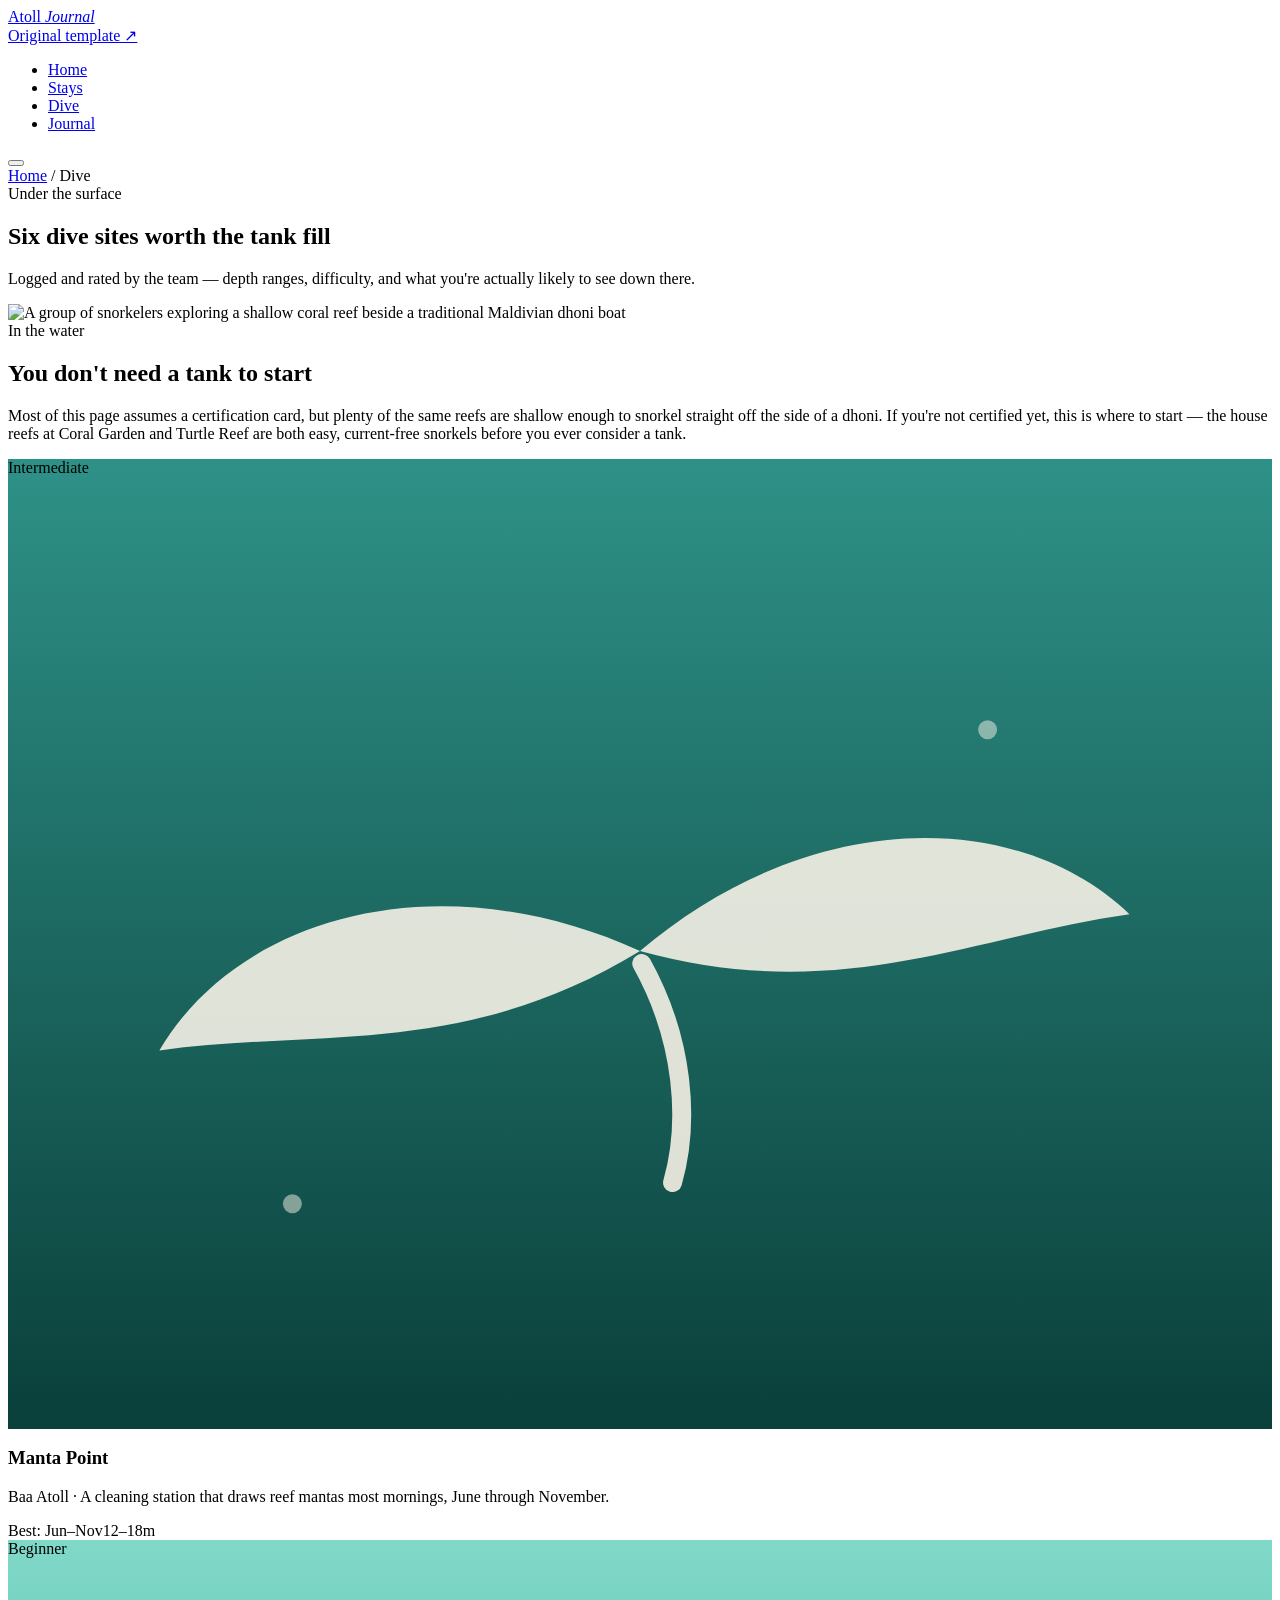
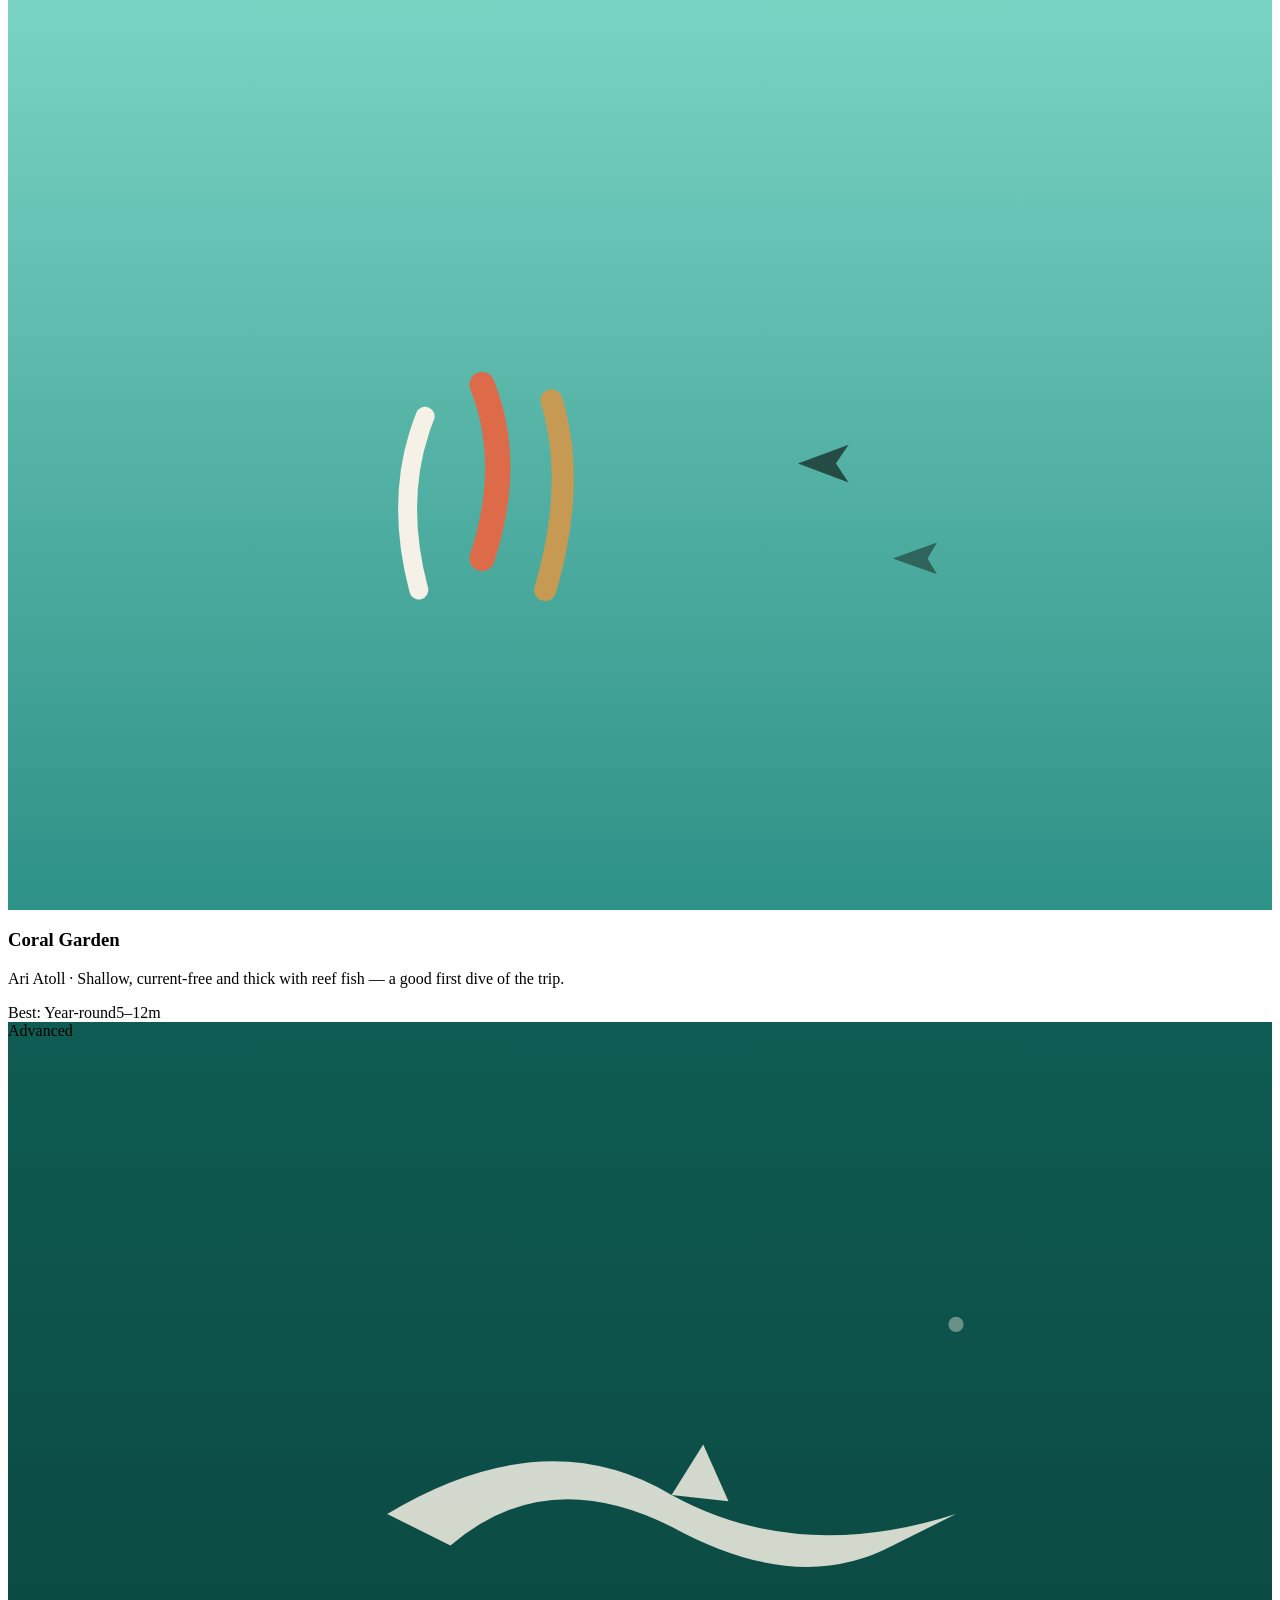
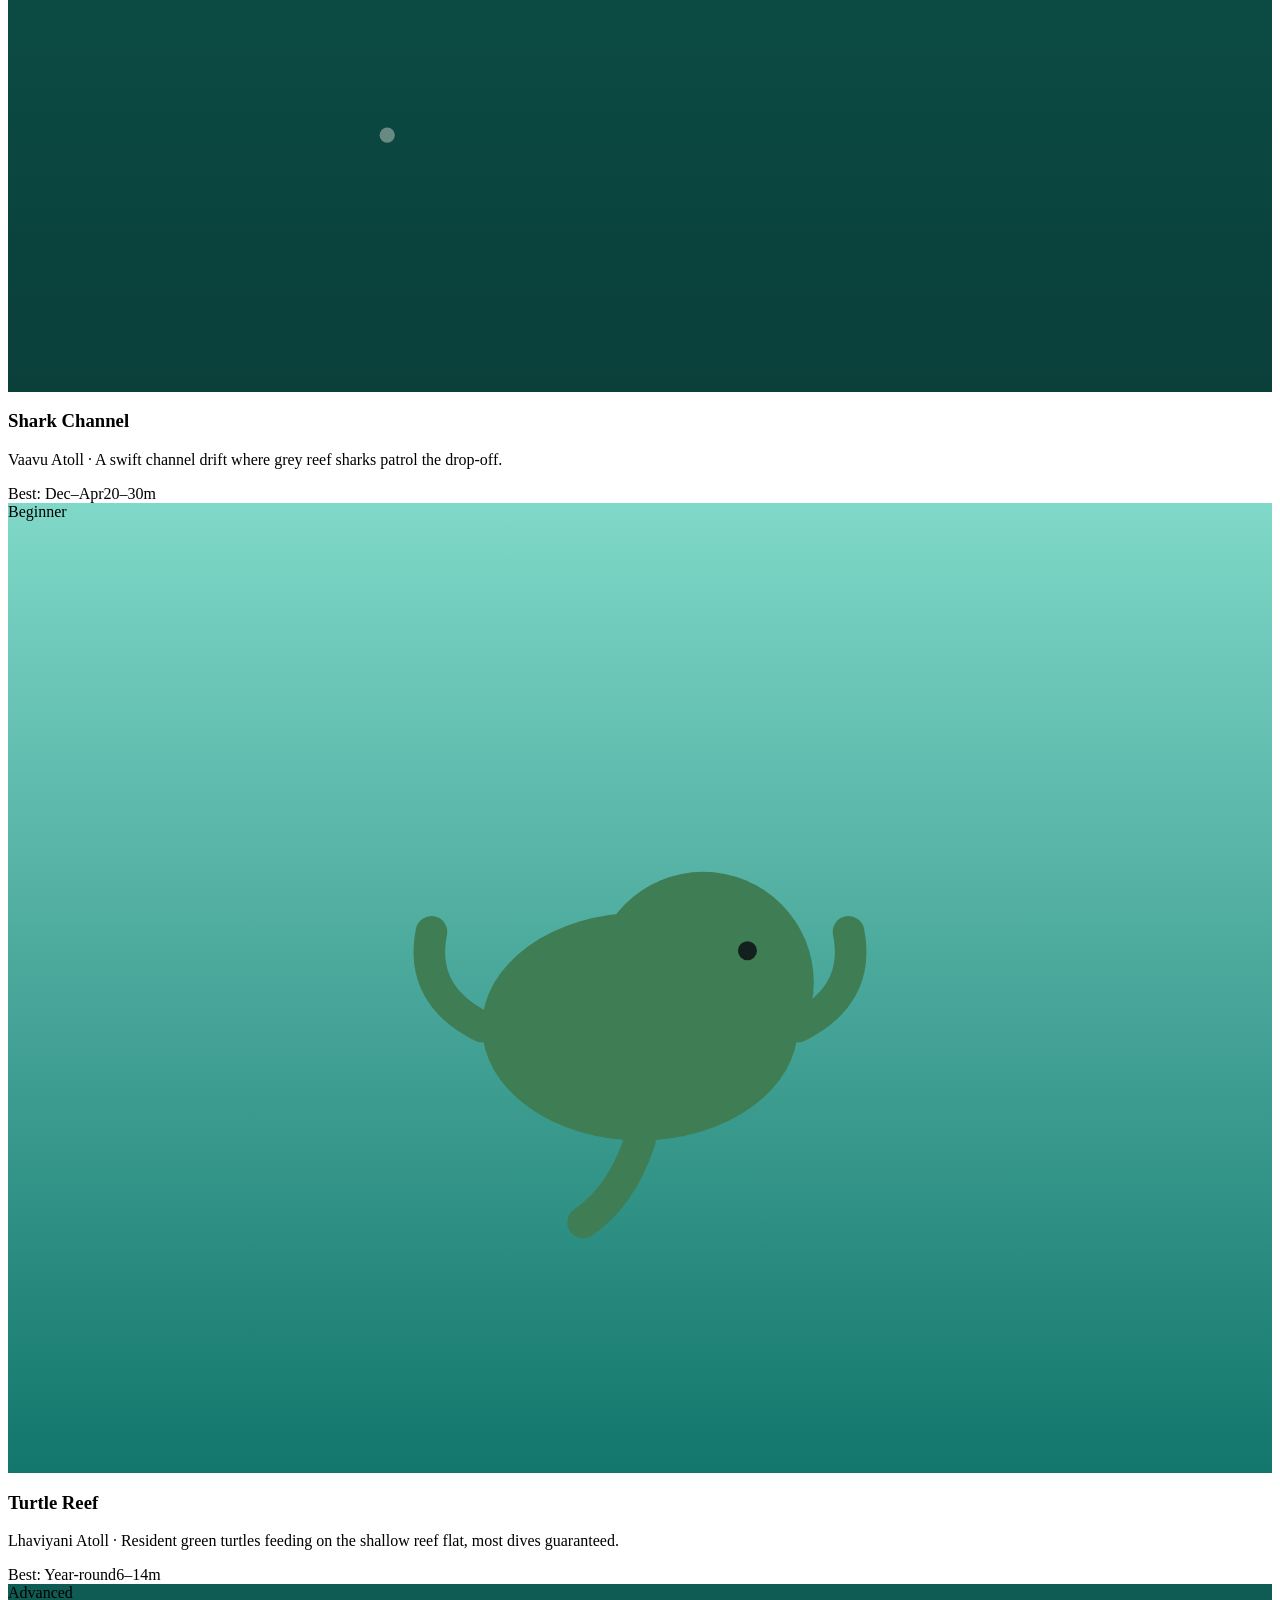
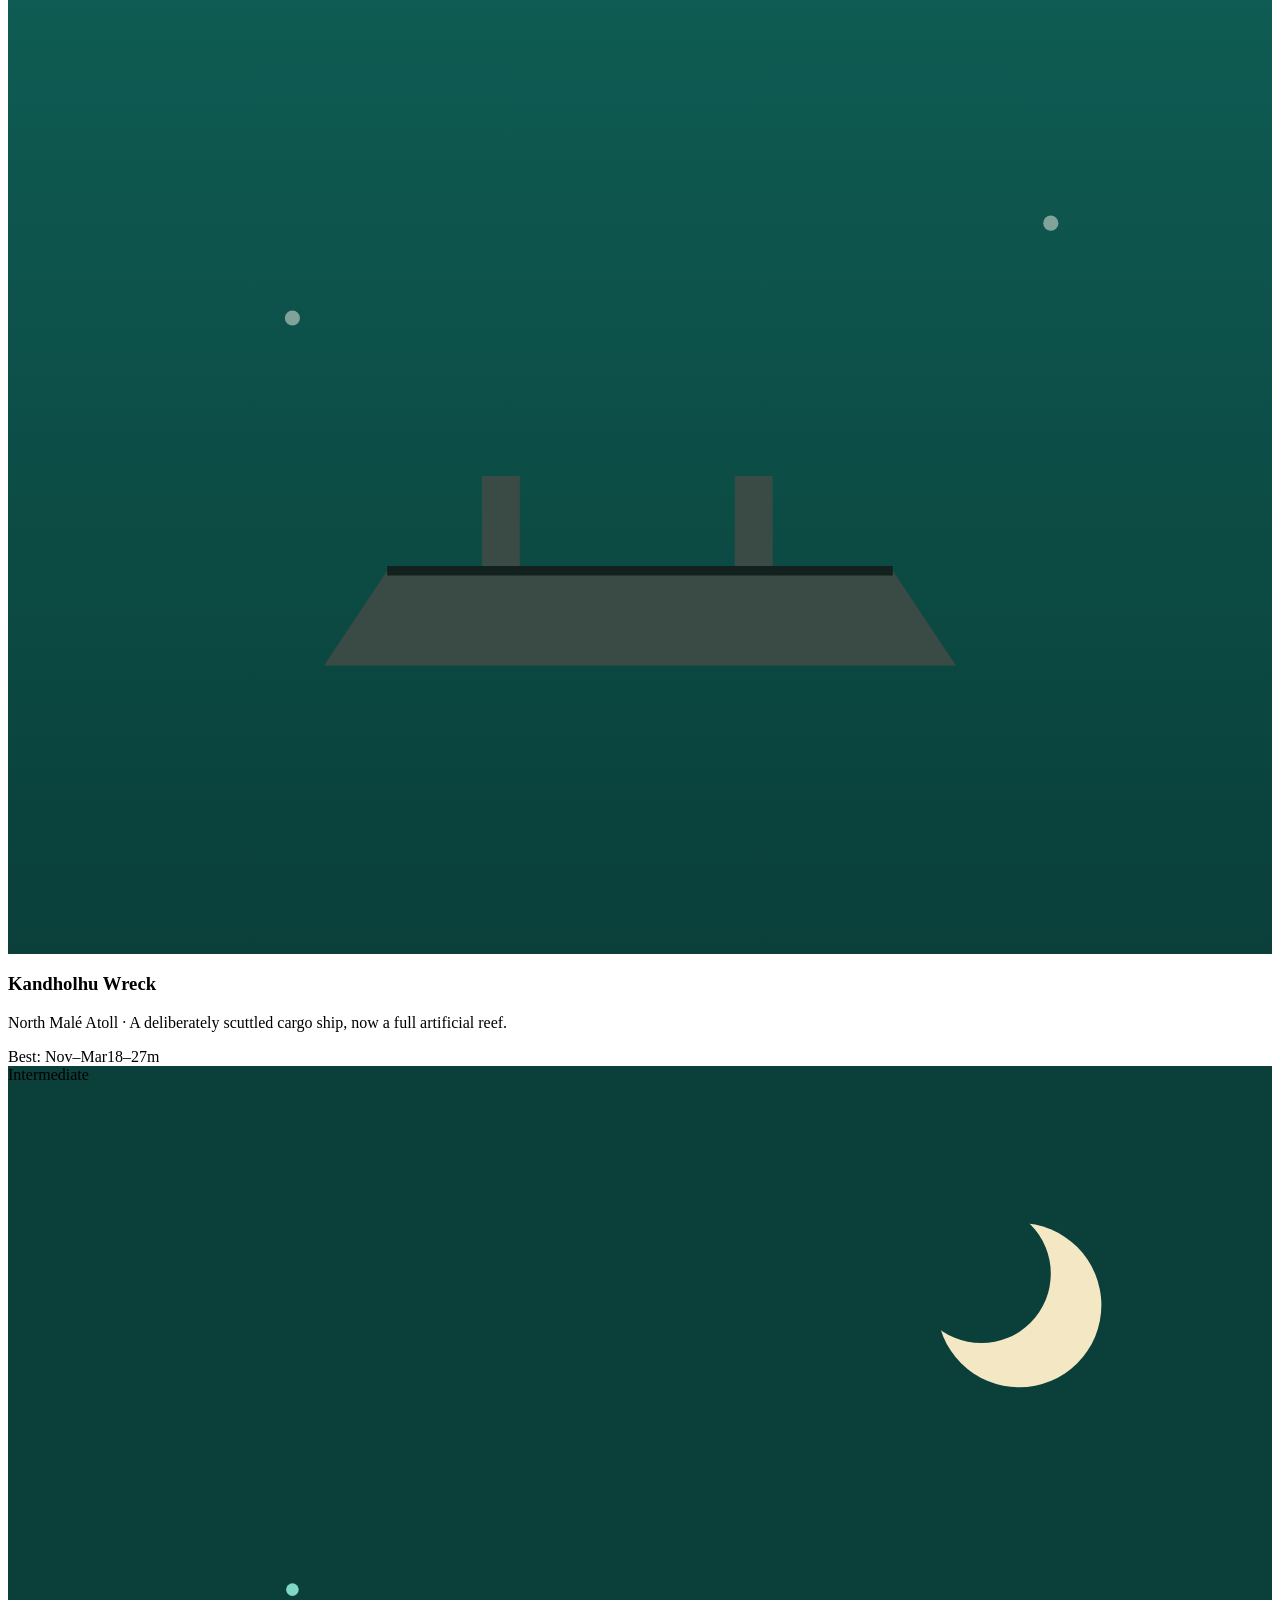
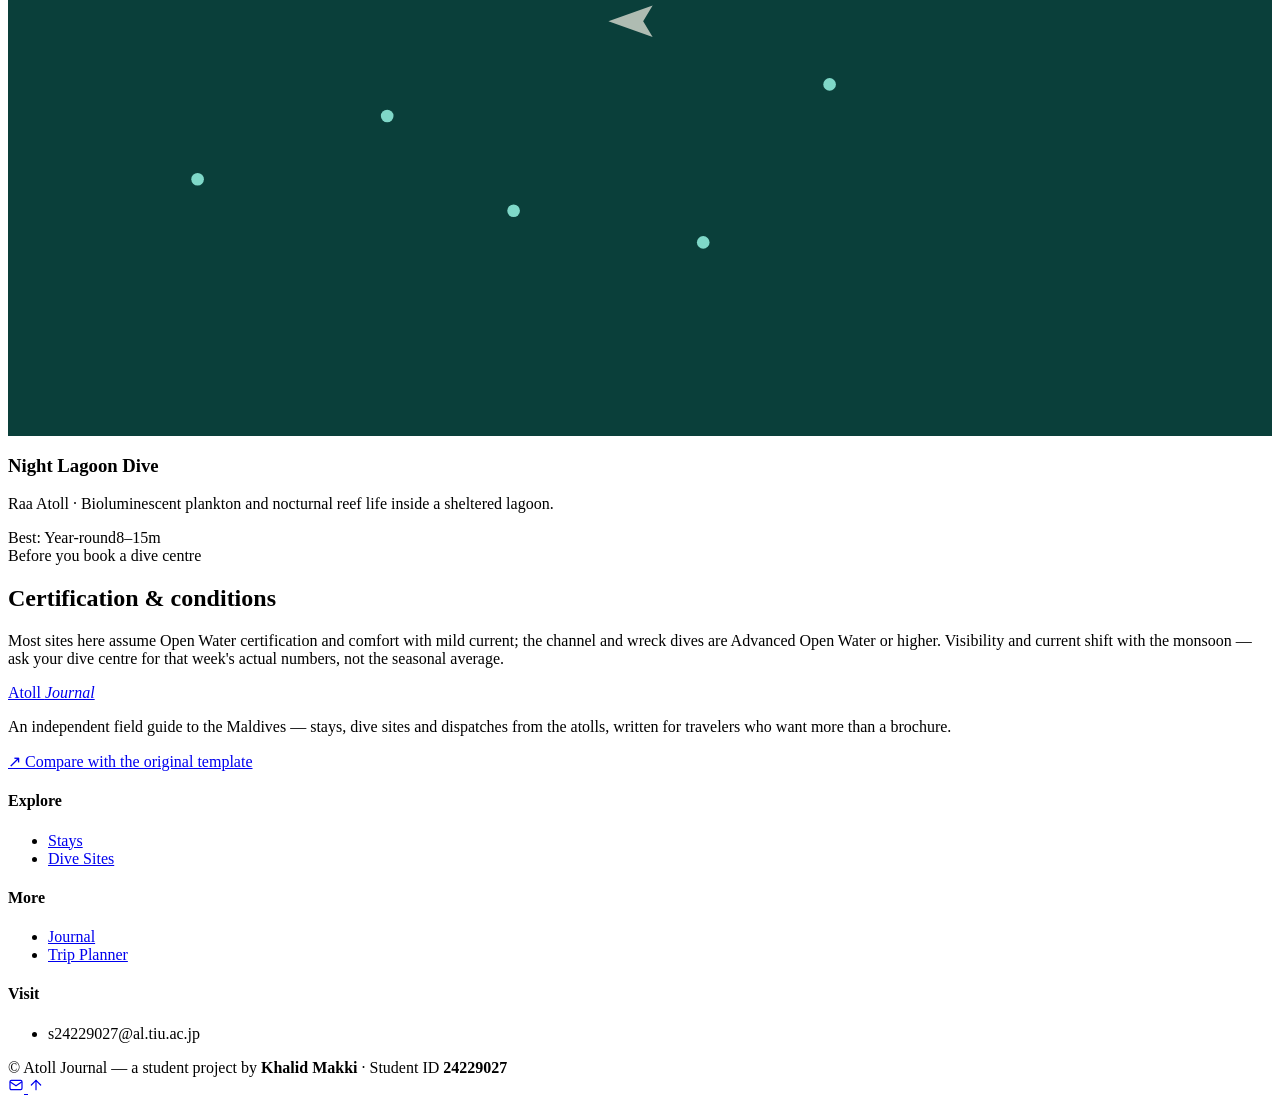
==== dives.html @ 5a320fe6 "Add files via upload" ====
<!doctype html>
<html lang="en">
<head>
<meta charset="UTF-8">
<meta name="viewport" content="width=device-width, initial-scale=1.0">
<title>Dive — Atoll Journal</title>
<meta name="description" content="Six logged Maldives dive sites, rated by difficulty and depth, from shallow coral gardens to shark channels and a wreck dive.">
<link rel="icon" type="image/svg+xml" href="images/favicon.svg">
<link rel="preconnect" href="https://fonts.googleapis.com">
<link rel="preconnect" href="https://fonts.gstatic.com" crossorigin>
<link href="https://fonts.googleapis.com/css2?family=Fraunces:opsz,wght@9..144,400;9..144,500;9..144,600&family=Work+Sans:wght@400;500;600;700&display=swap" rel="stylesheet">
<link rel="stylesheet" href="css/style.css">
</head>
<body>

<header class="site-header">
  <div class="container">
    <a href="index.html" class="brand"><img src="images/logo.svg" alt=""><span>Atoll <em>Journal</em></span></a>
    <div class="header-actions">
      <a class="template-badge" href="https://freewebsitetemplates.com/preview/beachresort/" target="_blank" rel="noopener noreferrer">Original template ↗</a>
      <nav class="main-nav" aria-label="Primary">
        <ul>
          <li><a href="index.html">Home</a></li>
          <li><a href="rooms.html">Stays</a></li>
          <li><a href="dives.html" class="active">Dive</a></li>
          <li><a href="news.html">Journal</a></li>
        </ul>
        <button class="nav-toggle" aria-label="Toggle navigation" aria-expanded="false">
          <span></span><span></span><span></span>
        </button>
      </nav>
    </div>
  </div>
</header>

<main>

  <section class="page-hero">
    <div class="container">
      <div class="crumb"><a href="index.html">Home</a> / Dive</div>
      <div class="eyebrow">Under the surface</div>
      <h1>Six dive sites worth the tank fill</h1>
      <p class="lede">Logged and rated by the team — depth ranges, difficulty, and what you're actually likely to see down there.</p>
    </div>
  </section>

  <section class="section-tight">
    <div class="container">
      <div class="about-split" data-reveal>
        <div>
          <img src="images/snorkel-group-reef.jpg" alt="A group of snorkelers exploring a shallow coral reef beside a traditional Maldivian dhoni boat" style="border-radius:var(--radius-lg); box-shadow:var(--shadow-lg); width:100%; display:block;">
        </div>
        <div>
          <div class="eyebrow">In the water</div>
          <h2>You don't need a tank to start</h2>
          <p style="margin-top:var(--sp-3);">Most of this page assumes a certification card, but plenty of the same reefs are shallow enough to snorkel straight off the side of a dhoni. If you're not certified yet, this is where to start — the house reefs at Coral Garden and Turtle Reef are both easy, current-free snorkels before you ever consider a tank.</p>
        </div>
      </div>
    </div>
  </section>

  <section>
    <div class="container">
      <div class="card-grid">

        <div class="card" data-reveal data-reveal-delay="1">
          <div class="card-media" style="background:linear-gradient(180deg,#2e9187,#0a3f3a);">
            <span class="card-tag">Intermediate</span>
            <svg viewBox="0 0 400 300" width="100%" height="100%" preserveAspectRatio="xMidYMid meet">
              <g transform="translate(200,150) rotate(-8)" fill="#f6f1e6" opacity="0.9">
                <path d="M0,0 C -60,-38 -125,-28 -155,10 C -105,10 -60,26 0,0 C 60,26 105,10 155,10 C 125,-28 60,-38 0,0 Z"/>
                <path d="M0,4 C 10,30 8,56 0,74" stroke="#f6f1e6" stroke-width="6" fill="none" stroke-linecap="round"/>
              </g>
              <circle cx="90" cy="230" r="3" fill="#f6f1e6" opacity="0.5"/>
              <circle cx="310" cy="80" r="3" fill="#f6f1e6" opacity="0.5"/>
            </svg>
          </div>
          <div class="card-body">
            <h3>Manta Point</h3>
            <p>Baa Atoll · A cleaning station that draws reef mantas most mornings, June through November.</p>
            <div class="card-meta"><span>Best: Jun–Nov</span><span class="price">12–18m</span></div>
          </div>
        </div>

        <div class="card" data-reveal data-reveal-delay="2">
          <div class="card-media" style="background:linear-gradient(180deg,#7fd8c8,#2e9187);">
            <span class="card-tag">Beginner</span>
            <svg viewBox="0 0 400 300" width="100%" height="100%" preserveAspectRatio="xMidYMid meet">
              <g transform="translate(150,190)"><path d="M0,0 Q10,-30 0,-55" stroke="#dd6b4a" stroke-width="8" fill="none" stroke-linecap="round"/><path d="M20,10 Q30,-24 22,-50" stroke="#c69a52" stroke-width="7" fill="none" stroke-linecap="round"/><path d="M-20,10 Q-28,-20 -18,-45" stroke="#f6f1e6" stroke-width="6" fill="none" stroke-linecap="round"/></g>
              <g transform="translate(250,160)"><path d="M0,0 l16,-6 l-4,6 l4,6 z" fill="#12211d" opacity="0.7"/></g>
              <g transform="translate(280,190)"><path d="M0,0 l14,-5 l-3,5 l3,5 z" fill="#12211d" opacity="0.5"/></g>
            </svg>
          </div>
          <div class="card-body">
            <h3>Coral Garden</h3>
            <p>Ari Atoll · Shallow, current-free and thick with reef fish — a good first dive of the trip.</p>
            <div class="card-meta"><span>Best: Year-round</span><span class="price">5–12m</span></div>
          </div>
        </div>

        <div class="card" data-reveal data-reveal-delay="3">
          <div class="card-media" style="background:linear-gradient(180deg,#0e5c53,#0a3f3a);">
            <span class="card-tag">Advanced</span>
            <svg viewBox="0 0 400 300" width="100%" height="100%" preserveAspectRatio="xMidYMid meet">
              <g transform="translate(210,150)"><path d="M-90,0 Q-40,-30 0,-6 Q40,16 90,0 L70,10 Q40,26 0,4 Q-40,-16 -70,10 Z" fill="#f6f1e6" opacity="0.85"/><path d="M0,-6 L10,-22 L18,-4 Z" fill="#f6f1e6" opacity="0.85"/></g>
              <circle cx="120" cy="220" r="2.4" fill="#f6f1e6" opacity="0.4"/>
              <circle cx="300" cy="90" r="2.4" fill="#f6f1e6" opacity="0.4"/>
            </svg>
          </div>
          <div class="card-body">
            <h3>Shark Channel</h3>
            <p>Vaavu Atoll · A swift channel drift where grey reef sharks patrol the drop-off.</p>
            <div class="card-meta"><span>Best: Dec–Apr</span><span class="price">20–30m</span></div>
          </div>
        </div>

        <div class="card" data-reveal data-reveal-delay="1">
          <div class="card-media" style="background:linear-gradient(180deg,#7fd8c8,#12766c);">
            <span class="card-tag">Beginner</span>
            <svg viewBox="0 0 400 300" width="100%" height="100%" preserveAspectRatio="xMidYMid meet">
              <g transform="translate(200,160)"><ellipse rx="50" ry="36" fill="#3f7d54"/><path d="M-50,0 Q-70,-10 -66,-30" stroke="#3f7d54" stroke-width="10" fill="none" stroke-linecap="round"/><path d="M50,0 Q70,-10 66,-30" stroke="#3f7d54" stroke-width="10" fill="none" stroke-linecap="round"/><path d="M0,36 Q-6,54 -18,62" stroke="#3f7d54" stroke-width="10" fill="none" stroke-linecap="round"/><circle cx="20" cy="-14" r="35" fill="#3f7d54"/><circle cx="34" cy="-24" r="3" fill="#12211d"/></g>
            </svg>
          </div>
          <div class="card-body">
            <h3>Turtle Reef</h3>
            <p>Lhaviyani Atoll · Resident green turtles feeding on the shallow reef flat, most dives guaranteed.</p>
            <div class="card-meta"><span>Best: Year-round</span><span class="price">6–14m</span></div>
          </div>
        </div>

        <div class="card" data-reveal data-reveal-delay="2">
          <div class="card-media" style="background:linear-gradient(180deg,#0e5c53,#0a3f3a);">
            <span class="card-tag">Advanced</span>
            <svg viewBox="0 0 400 300" width="100%" height="100%" preserveAspectRatio="xMidYMid meet">
              <path d="M100,210 L300,210 L280,180 L120,180 Z" fill="#3a4a45"/>
              <rect x="150" y="150" width="12" height="35" fill="#3a4a45"/>
              <rect x="230" y="150" width="12" height="35" fill="#3a4a45"/>
              <path d="M120,180 L280,180" stroke="#12211d" stroke-width="3"/>
              <circle cx="330" cy="70" r="2.4" fill="#f6f1e6" opacity="0.5"/>
              <circle cx="90" cy="100" r="2.4" fill="#f6f1e6" opacity="0.5"/>
            </svg>
          </div>
          <div class="card-body">
            <h3>Kandholhu Wreck</h3>
            <p>North Malé Atoll · A deliberately scuttled cargo ship, now a full artificial reef.</p>
            <div class="card-meta"><span>Best: Nov–Mar</span><span class="price">18–27m</span></div>
          </div>
        </div>

        <div class="card" data-reveal data-reveal-delay="3">
          <div class="card-media" style="background:#0a3f3a;">
            <span class="card-tag">Intermediate</span>
            <svg viewBox="0 0 400 300" width="100%" height="100%" preserveAspectRatio="xMidYMid meet">
              <circle cx="320" cy="70" r="26" fill="#f3e7c4"/>
              <circle cx="308" cy="60" r="22" fill="#0a3f3a"/>
              <g fill="#7fd8c8"><circle cx="120" cy="200" r="2"/><circle cx="160" cy="230" r="2"/><circle cx="90" cy="160" r="2"/><circle cx="220" cy="240" r="2"/><circle cx="260" cy="190" r="2"/><circle cx="60" cy="220" r="2"/></g>
              <g transform="translate(190,170)"><path d="M0,0 l14,-5 l-3,5 l3,5 z" fill="#f6f1e6" opacity="0.7"/></g>
            </svg>
          </div>
          <div class="card-body">
            <h3>Night Lagoon Dive</h3>
            <p>Raa Atoll · Bioluminescent plankton and nocturnal reef life inside a sheltered lagoon.</p>
            <div class="card-meta"><span>Best: Year-round</span><span class="price">8–15m</span></div>
          </div>
        </div>

      </div>
    </div>
  </section>

  <section class="section-tight" style="background:var(--paper-dim);">
    <div class="container">
      <div class="section-head" data-reveal>
        <div class="eyebrow">Before you book a dive centre</div>
        <h2>Certification &amp; conditions</h2>
        <p class="lede">Most sites here assume Open Water certification and comfort with mild current; the channel and wreck dives are Advanced Open Water or higher. Visibility and current shift with the monsoon — ask your dive centre for that week's actual numbers, not the seasonal average.</p>
      </div>
    </div>
  </section>


</main>

<footer class="site-footer">
  <div class="container">
    <div class="footer-grid">
      <div class="footer-brand">
        <a href="index.html" class="brand"><img src="images/logo.svg" alt=""><span>Atoll <em>Journal</em></span></a>
        <p>An independent field guide to the Maldives — stays, dive sites and dispatches from the atolls, written for travelers who want more than a brochure.</p>
        <a class="template-credit" href="https://freewebsitetemplates.com/preview/beachresort/" target="_blank" rel="noopener noreferrer">↗ Compare with the original template</a>
      </div>
      <div class="footer-col">
        <h4>Explore</h4>
        <ul>
          <li><a href="rooms.html">Stays</a></li>
          <li><a href="dives.html">Dive Sites</a></li>
        </ul>
      </div>
      <div class="footer-col">
        <h4>More</h4>
        <ul>
          <li><a href="news.html">Journal</a></li>
          <li><a href="index.html#trip-planner">Trip Planner</a></li>
        </ul>
      </div>
      <div class="footer-col">
        <h4>Visit</h4>
        <ul>
          <li>s24229027@al.tiu.ac.jp</li>
        </ul>
      </div>
    </div>
  </div>
  <div class="container">
    <div class="footer-bottom">
      <span>© <span data-year></span> Atoll Journal — a student project by <strong>Khalid Makki</strong> · Student ID <strong>24229027</strong></span>
      <div class="footer-socials">
        <a href="mailto:s24229027@al.tiu.ac.jp" aria-label="Email Atoll Journal">
          <svg width="16" height="16" viewBox="0 0 24 24" fill="none" stroke="currentColor" stroke-width="1.8"><rect x="3" y="5" width="18" height="14" rx="2"/><path d="M3 7l9 6 9-6"/></svg>
        </a>
        <a href="#top" aria-label="Back to top">
          <svg width="16" height="16" viewBox="0 0 24 24" fill="none" stroke="currentColor" stroke-width="1.8" stroke-linecap="round" stroke-linejoin="round"><path d="M12 19V5"/><path d="M5 12l7-7 7 7"/></svg>
        </a>
      </div>
    </div>
  </div>
</footer>

<script src="js/main.js"></script>
</body>
</html>
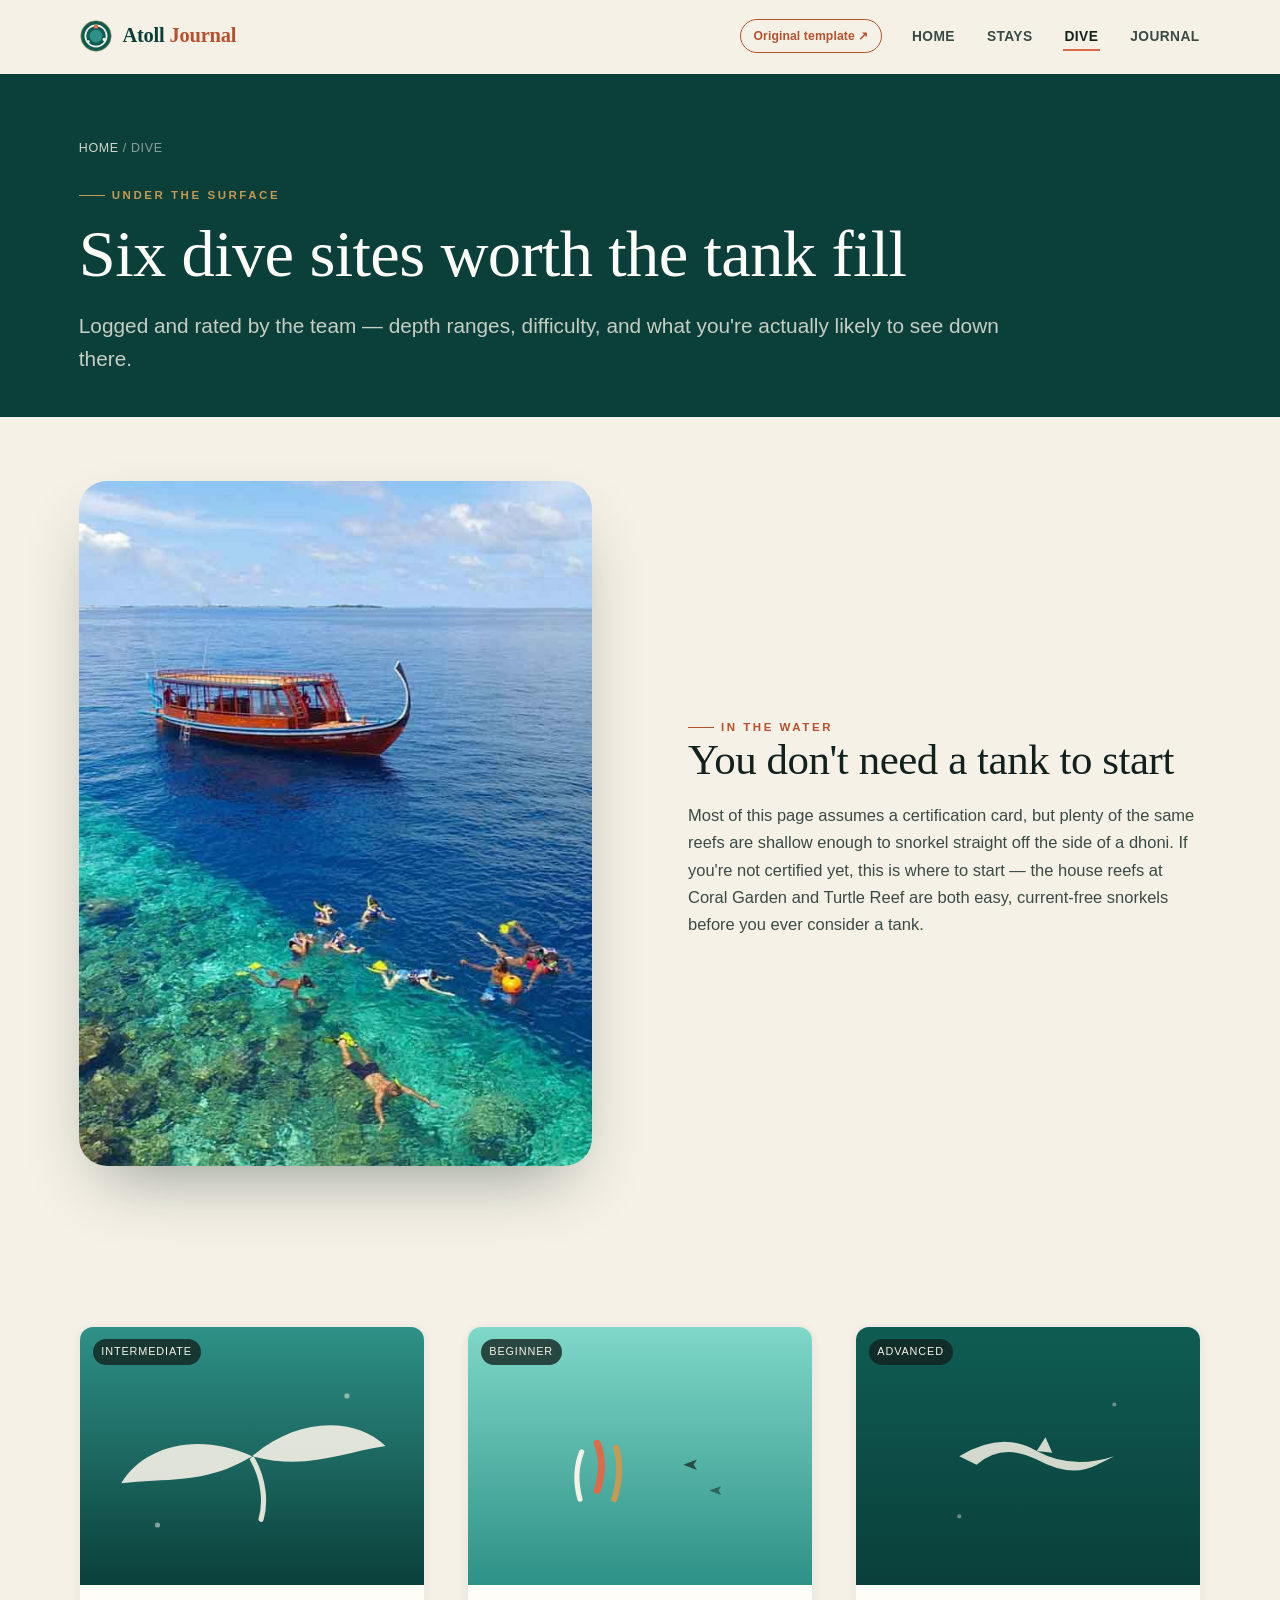
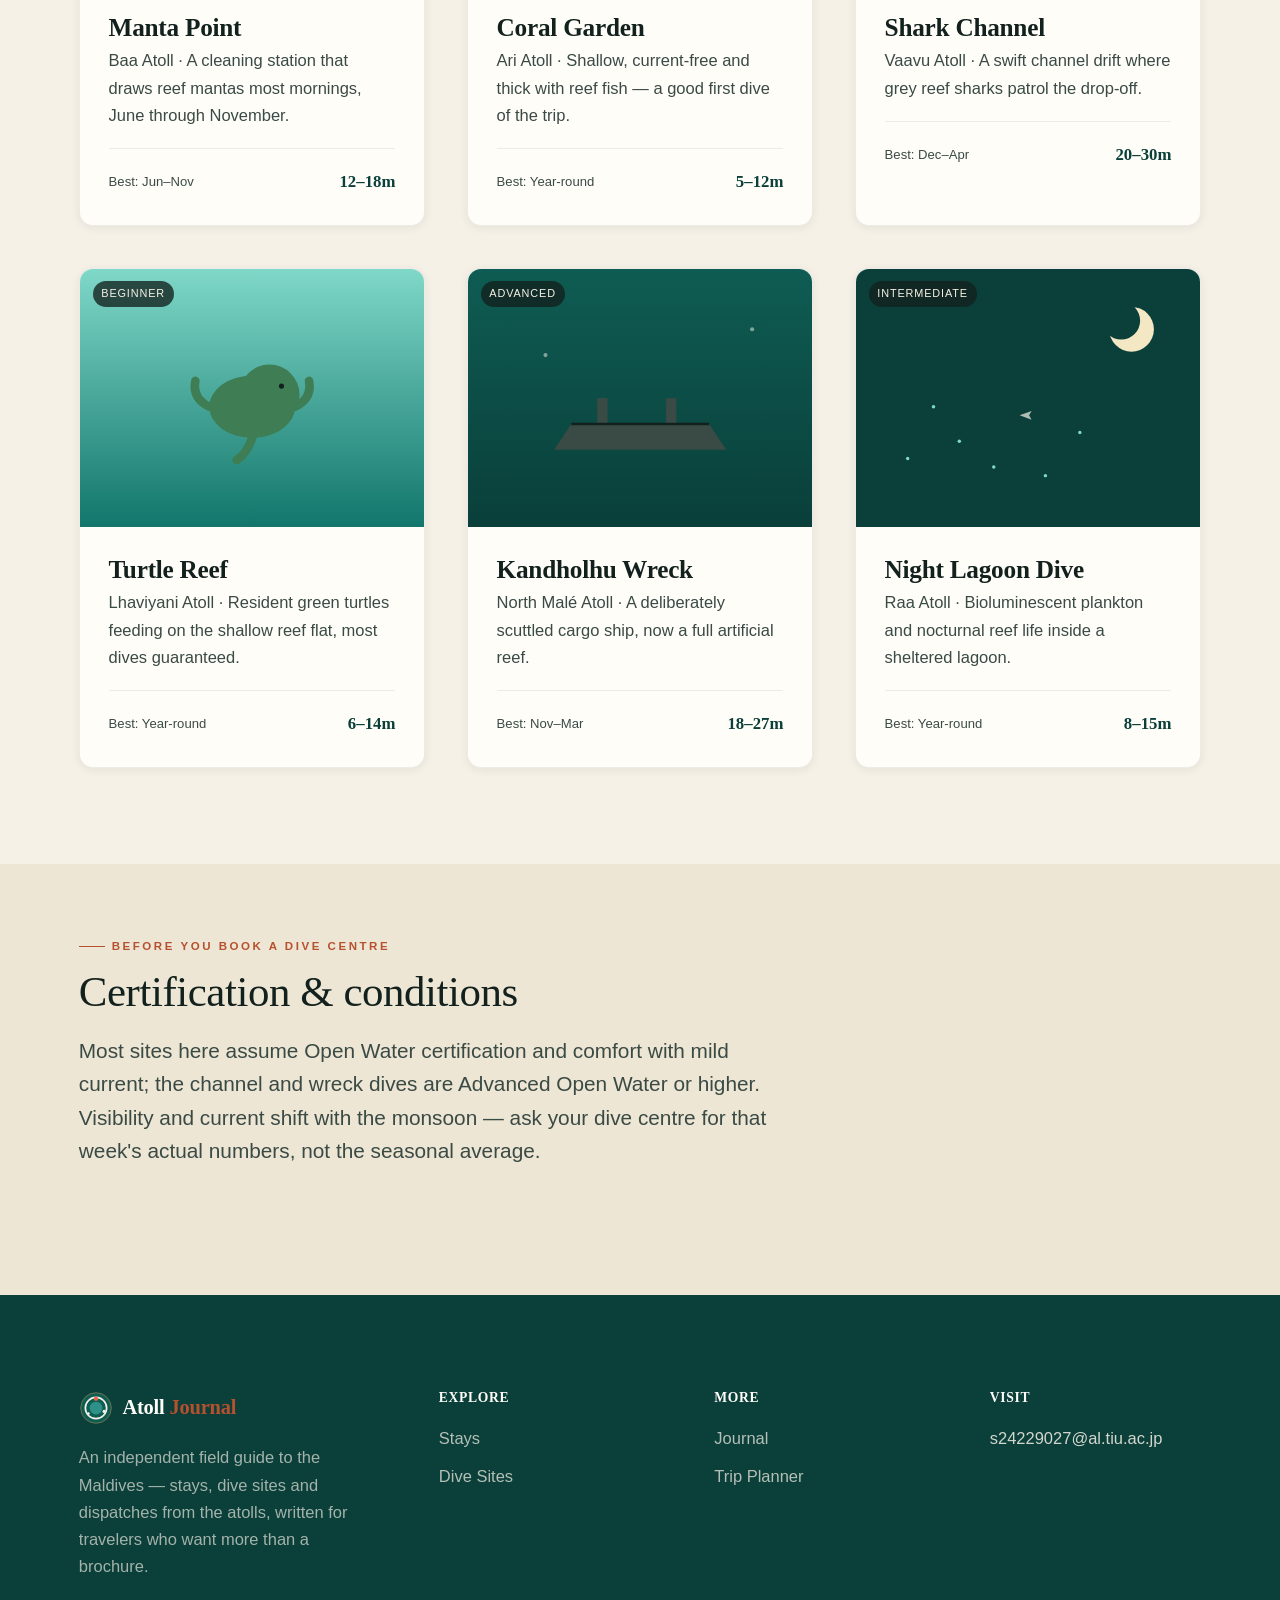
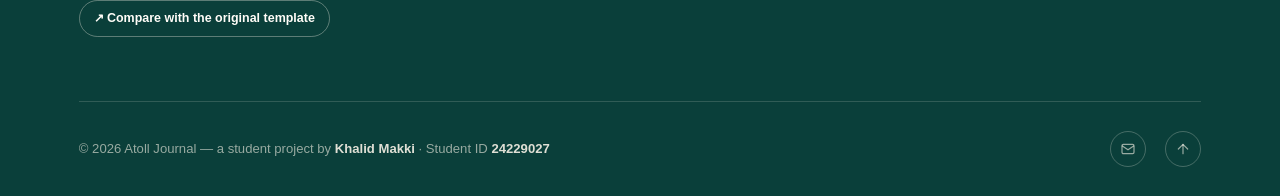
==== commit eec4d27b: "Add files via upload" ====
--- a/dives.html
+++ b/dives.html
@@ -9,7 +9,7 @@
 <link rel="preconnect" href="https://fonts.googleapis.com">
 <link rel="preconnect" href="https://fonts.gstatic.com" crossorigin>
 <link href="https://fonts.googleapis.com/css2?family=Fraunces:opsz,wght@9..144,400;9..144,500;9..144,600&family=Work+Sans:wght@400;500;600;700&display=swap" rel="stylesheet">
-<link rel="stylesheet" href="css/style.css">
+<link rel="stylesheet" href="css/style.css?v=2">
 </head>
 <body>
 
@@ -226,6 +226,6 @@
   </div>
 </footer>
 
-<script src="js/main.js"></script>
+<script src="js/main.js?v=2"></script>
 </body>
 </html>
--- a/css/style.css
+++ b/css/style.css
@@ -0,0 +1,831 @@
+/* Atoll Journal styles - Khalid Makki, 24229027 */
+
+/* design tokens */
+:root{
+  /* palette */
+  --ink:        #12211d;
+  --ink-soft:   #3a4a45;
+  --paper:      #f6f1e6;
+  --paper-dim:  #eee6d4;
+  --lagoon:     #0e5c53;
+  --lagoon-dk:  #0a3f3a;
+  --lagoon-lt:  #2e9187;
+  --coral:      #dd6b4a;
+  --coral-dk:   #b6512f;
+  --gold:       #c69a52;
+  --line:       rgba(18,33,29,0.14);
+  --line-soft:  rgba(18,33,29,0.08);
+  --white:      #fffdf8;
+
+  /* typography */
+  --font-head: "Fraunces", "Iowan Old Style", Georgia, serif;
+  --font-body: "Work Sans", "Segoe UI", Helvetica, Arial, sans-serif;
+
+  /* spacing scale */
+  --sp-1: 0.4rem;
+  --sp-2: 0.8rem;
+  --sp-3: 1.2rem;
+  --sp-4: 1.8rem;
+  --sp-5: 2.6rem;
+  --sp-6: 4rem;
+  --sp-7: 6rem;
+  --sp-8: 8.5rem;
+
+  /* misc */
+  --radius-sm: 6px;
+  --radius-md: 14px;
+  --radius-lg: 28px;
+  --shadow-sm: 0 2px 10px rgba(18,33,29,0.07);
+  --shadow-md: 0 18px 40px -18px rgba(10,40,36,0.35);
+  --shadow-lg: 0 30px 70px -25px rgba(10,40,36,0.45);
+  --ease: cubic-bezier(.22,.61,.36,1);
+  --container: 1180px;
+}
+
+/* reset & base */
+*, *::before, *::after{ box-sizing: border-box; }
+html{ scroll-behavior: smooth; }
+body, h1, h2, h3, h4, p, figure, blockquote{ margin: 0; }
+ul, ol{ margin: 0; padding: 0; list-style: none; }
+img, svg{ display: block; max-width: 100%; }
+a{ color: inherit; text-decoration: none; }
+button, input, select, textarea{ font: inherit; color: inherit; }
+button{ cursor: pointer; }
+
+body{
+  font-family: var(--font-body);
+  background: var(--paper);
+  color: var(--ink);
+  font-size: 16.5px;
+  line-height: 1.65;
+  -webkit-font-smoothing: antialiased;
+  overflow-x: hidden;
+}
+
+body.no-scroll{ overflow: hidden; }
+
+::selection{ background: var(--coral); color: var(--white); }
+
+/* typography rhythm */
+h1, h2, h3, h4{
+  font-family: var(--font-head);
+  font-weight: 600;
+  color: var(--ink);
+  letter-spacing: -0.01em;
+  line-height: 1.08;
+}
+
+h1{ font-size: clamp(2.6rem, 3.2vw + 1.6rem, 5rem); font-weight: 500; }
+h2{ font-size: clamp(2rem, 1.6vw + 1.4rem, 3.1rem); font-weight: 500; }
+h3{ font-size: clamp(1.35rem, 0.6vw + 1.1rem, 1.75rem); font-weight: 600; }
+h4{ font-size: 1.05rem; font-weight: 600; }
+
+p{ color: var(--ink-soft); }
+p.lede{
+  font-size: clamp(1.05rem, 0.4vw + 1rem, 1.3rem);
+  color: var(--ink-soft);
+  line-height: 1.6;
+  max-width: 46em;
+}
+
+.eyebrow{
+  display: inline-flex;
+  align-items: center;
+  gap: 0.6em;
+  font-family: var(--font-body);
+  font-size: 0.72rem;
+  font-weight: 600;
+  letter-spacing: 0.22em;
+  text-transform: uppercase;
+  color: var(--coral-dk);
+}
+.eyebrow::before{
+  content: "";
+  width: 26px;
+  height: 1px;
+  background: var(--coral-dk);
+  display: inline-block;
+}
+
+.section-head{
+  max-width: 42em;
+  margin-bottom: var(--sp-6);
+}
+.section-head h2{ margin-top: var(--sp-2); }
+.section-head p{ margin-top: var(--sp-3); }
+.section-head.center{ margin-left: auto; margin-right: auto; text-align: center; }
+.section-head.center .eyebrow::before{ display: none; }
+
+.text-link{
+  position: relative;
+  font-weight: 600;
+  color: var(--lagoon-dk);
+  padding-bottom: 2px;
+  background-image: linear-gradient(var(--coral), var(--coral));
+  background-size: 0% 1.5px;
+  background-repeat: no-repeat;
+  background-position: left bottom;
+  transition: background-size 0.35s var(--ease);
+}
+.text-link:hover{ background-size: 100% 1.5px; }
+
+/* layout helpers */
+.container{
+  width: 100%;
+  max-width: var(--container);
+  margin: 0 auto;
+  padding: 0 var(--sp-4);
+}
+section{ padding: var(--sp-7) 0; }
+.section-tight{ padding: var(--sp-6) 0; }
+
+.divider{ height: 1px; background: var(--line); border: none; }
+
+/* signature route-divider motif: a dotted voyage line linking two islands */
+.route-divider{
+  display: flex;
+  align-items: center;
+  gap: var(--sp-2);
+  color: var(--gold);
+  margin: var(--sp-6) 0;
+}
+.route-divider svg{ flex: none; }
+.route-divider .route-line{
+  flex: 1;
+  height: 10px;
+  background-image: radial-gradient(circle, var(--gold) 1.6px, transparent 1.8px);
+  background-size: 14px 10px;
+  background-repeat: repeat-x;
+  background-position: center;
+  opacity: 0.7;
+}
+
+/* scroll reveal */
+[data-reveal]{
+  opacity: 0;
+  transform: translateY(28px);
+  transition: opacity 0.8s var(--ease), transform 0.8s var(--ease);
+}
+[data-reveal].is-visible{ opacity: 1; transform: translateY(0); }
+[data-reveal-delay="1"]{ transition-delay: 0.08s; }
+[data-reveal-delay="2"]{ transition-delay: 0.16s; }
+[data-reveal-delay="3"]{ transition-delay: 0.24s; }
+[data-reveal-delay="4"]{ transition-delay: 0.32s; }
+
+@media (prefers-reduced-motion: reduce){
+  [data-reveal]{ opacity: 1; transform: none; transition: none; }
+  html{ scroll-behavior: auto; }
+}
+
+/* header / navigation */
+.site-header{
+  position: sticky;
+  top: 0;
+  z-index: 100;
+  background: rgba(246,241,230,0.86);
+  backdrop-filter: blur(10px) saturate(1.1);
+  -webkit-backdrop-filter: blur(10px) saturate(1.1);
+  border-bottom: 1px solid transparent;
+  transition: border-color 0.3s var(--ease), box-shadow 0.3s var(--ease), background 0.3s var(--ease);
+}
+.site-header.is-scrolled{
+  border-bottom-color: var(--line);
+  box-shadow: 0 8px 24px -18px rgba(10,40,36,0.3);
+}
+.site-header .container{
+  display: flex;
+  align-items: center;
+  justify-content: space-between;
+  padding-top: var(--sp-3);
+  padding-bottom: var(--sp-3);
+}
+
+.brand{
+  display: flex;
+  align-items: center;
+  gap: 0.6rem;
+  font-family: var(--font-head);
+  font-size: 1.28rem;
+  font-weight: 600;
+  color: var(--lagoon-dk);
+  letter-spacing: -0.01em;
+}
+.brand img{ width: 34px; height: 34px; }
+.brand span em{
+  font-style: normal;
+  color: var(--coral-dk);
+}
+
+.header-actions{ display: flex; align-items: center; gap: var(--sp-4); }
+
+.template-badge{
+  display: inline-flex;
+  align-items: center;
+  gap: 0.4em;
+  padding: 0.5em 1em;
+  border: 1px solid var(--coral-dk);
+  border-radius: 999px;
+  font-size: 0.76rem;
+  font-weight: 700;
+  letter-spacing: 0.01em;
+  color: var(--coral-dk);
+  white-space: nowrap;
+  transition: background 0.3s var(--ease), color 0.3s var(--ease), transform 0.3s var(--ease);
+}
+.template-badge:hover{ background: var(--coral-dk); color: var(--white); transform: translateY(-2px); }
+
+.main-nav{ display: flex; align-items: center; gap: var(--sp-5); }
+.main-nav ul{ display: flex; gap: var(--sp-4); }
+.main-nav a{
+  position: relative;
+  font-size: 0.86rem;
+  font-weight: 600;
+  letter-spacing: 0.03em;
+  text-transform: uppercase;
+  color: var(--ink-soft);
+  padding: 0.4rem 0.1rem;
+  transition: color 0.25s var(--ease);
+}
+.main-nav a::after{
+  content: "";
+  position: absolute;
+  left: 0; right: 100%;
+  bottom: 0;
+  height: 2px;
+  background: var(--coral);
+  transition: right 0.3s var(--ease);
+}
+.main-nav a:hover, .main-nav a.active{ color: var(--ink); }
+.main-nav a:hover::after, .main-nav a.active::after{ right: 0; }
+
+.nav-toggle{
+  display: none;
+  flex-direction: column;
+  gap: 5px;
+  background: none;
+  border: none;
+  padding: 8px;
+}
+.nav-toggle span{
+  width: 24px; height: 2px; background: var(--ink);
+  transition: transform 0.3s var(--ease), opacity 0.3s var(--ease);
+}
+.nav-toggle.is-open span:nth-child(1){ transform: translateY(7px) rotate(45deg); }
+.nav-toggle.is-open span:nth-child(2){ opacity: 0; }
+.nav-toggle.is-open span:nth-child(3){ transform: translateY(-7px) rotate(-45deg); }
+
+/* buttons */
+.btn{
+  display: inline-flex;
+  align-items: center;
+  gap: 0.5em;
+  padding: 0.9em 1.7em;
+  border-radius: 999px;
+  font-weight: 600;
+  font-size: 0.92rem;
+  letter-spacing: 0.01em;
+  border: 1px solid transparent;
+  transition: transform 0.3s var(--ease), box-shadow 0.3s var(--ease), background 0.3s var(--ease), color 0.3s var(--ease), border-color .3s var(--ease);
+}
+.btn-primary{ background: var(--coral); color: var(--white); box-shadow: var(--shadow-sm); }
+.btn-primary:hover{ background: var(--coral-dk); transform: translateY(-2px); box-shadow: var(--shadow-md); }
+.btn-ghost{ background: transparent; border-color: var(--ink); color: var(--ink); }
+.btn-ghost:hover{ background: var(--ink); color: var(--paper); transform: translateY(-2px); }
+.btn-light{ background: var(--paper); color: var(--lagoon-dk); border-color: var(--line); }
+.btn-light:hover{ background: var(--white); transform: translateY(-2px); box-shadow: var(--shadow-sm); }
+.btn:active{ transform: translateY(0); }
+
+/* hero (home) */
+.hero{
+  position: relative;
+  background: linear-gradient(180deg, var(--lagoon-dk) 0%, var(--lagoon) 62%, #12766c 100%);
+  color: var(--paper);
+  overflow: hidden;
+  padding-top: var(--sp-6);
+}
+.hero .container{
+  display: grid;
+  grid-template-columns: 1.05fr 1fr;
+  gap: var(--sp-6);
+  align-items: center;
+  padding-bottom: var(--sp-7);
+}
+.hero-copy .eyebrow{ color: var(--gold); }
+.hero-copy .eyebrow::before{ background: var(--gold); }
+.hero-copy h1{ color: var(--white); margin-top: var(--sp-3); }
+.hero-copy h1 em{ font-style: italic; color: #f3d9a4; }
+.hero-copy p.lede{ color: rgba(246,241,230,0.82); margin-top: var(--sp-4); }
+.hero-actions{ display: flex; gap: var(--sp-3); margin-top: var(--sp-5); flex-wrap: wrap; }
+
+.hero-figure{ position: relative; }
+.hero-figure img{
+  width: 100%;
+  filter: drop-shadow(0 30px 45px rgba(0,0,0,0.35));
+  animation: driftFloat 8s ease-in-out infinite;
+}
+@keyframes driftFloat{
+  0%, 100%{ transform: translateY(0) rotate(0deg); }
+  50%{ transform: translateY(-14px) rotate(0.6deg); }
+}
+@media (prefers-reduced-motion: reduce){
+  .hero-figure img{ animation: none; }
+}
+
+.hero-stats{
+  display: grid;
+  grid-template-columns: repeat(3, 1fr);
+  border-top: 1px solid rgba(246,241,230,0.2);
+}
+.hero-stats div{
+  padding: var(--sp-4) 0;
+  border-right: 1px solid rgba(246,241,230,0.2);
+}
+.hero-stats div:last-child{ border-right: none; }
+.hero-stats .stat-ic{
+  color: var(--gold);
+  margin-bottom: 0.6rem;
+  opacity: 0.9;
+}
+.hero-stats strong{
+  display: block;
+  font-family: var(--font-head);
+  font-size: clamp(1.6rem, 1.2vw + 1rem, 2.3rem);
+  color: var(--white);
+}
+.hero-stats span{
+  font-size: 0.8rem;
+  letter-spacing: 0.06em;
+  text-transform: uppercase;
+  color: rgba(246,241,230,0.7);
+}
+
+/* page hero (interior pages) */
+.page-hero{
+  background: var(--lagoon-dk);
+  color: var(--paper);
+  padding: var(--sp-6) 0 var(--sp-5);
+  position: relative;
+}
+.page-hero .eyebrow{ color: var(--gold); }
+.page-hero .eyebrow::before{ background: var(--gold); }
+.page-hero h1{ color: var(--white); margin-top: var(--sp-2); }
+.page-hero p.lede{ color: rgba(246,241,230,0.8); margin-top: var(--sp-3); }
+.page-hero .crumb{
+  font-size: 0.78rem;
+  letter-spacing: 0.05em;
+  text-transform: uppercase;
+  color: rgba(246,241,230,0.55);
+  margin-bottom: var(--sp-3);
+}
+.page-hero .crumb a{ color: rgba(246,241,230,0.85); }
+.page-hero .crumb a:hover{ text-decoration: underline; }
+
+.page-hero.has-photo{
+  background-size: cover;
+  background-position: center;
+  background-repeat: no-repeat;
+  min-height: 440px;
+  display: flex;
+  align-items: center;
+  padding-top: var(--sp-6);
+  padding-bottom: var(--sp-6);
+}
+.page-hero.has-photo .container{ width: 100%; }
+
+/* welcome banner (index only, JS injected) */
+#welcome-banner{
+  background: linear-gradient(90deg, var(--gold), var(--coral));
+  color: var(--white);
+}
+#welcome-banner .container{
+  display: flex;
+  align-items: center;
+  justify-content: center;
+  gap: var(--sp-2);
+  padding-top: var(--sp-2);
+  padding-bottom: var(--sp-2);
+  font-size: 0.88rem;
+  font-weight: 600;
+  text-align: center;
+}
+#welcome-banner .wb-icon{ font-size: 1rem; }
+#welcome-banner[hidden]{ display: none; }
+
+/* welcome gate (welcome.html, name-entry landing page) */
+.welcome-gate{
+  position: relative;
+  min-height: calc(100vh - 78px);
+  display: flex;
+  align-items: center;
+  background: linear-gradient(180deg, var(--lagoon-dk) 0%, var(--lagoon) 62%, #12766c 100%);
+  color: var(--paper);
+  overflow: hidden;
+  padding: var(--sp-7) 0;
+}
+.welcome-gate::before{
+  content: "";
+  position: absolute;
+  inset: 0;
+  background:
+    radial-gradient(circle at 12% 18%, rgba(198,154,82,0.25), transparent 45%),
+    radial-gradient(circle at 88% 82%, rgba(46,145,135,0.4), transparent 50%);
+  pointer-events: none;
+}
+.welcome-gate-inner{
+  position: relative;
+  z-index: 1;
+  max-width: 560px;
+  margin: 0 auto;
+  text-align: center;
+}
+.welcome-copy .eyebrow{ justify-content: center; color: var(--gold); }
+.welcome-copy .eyebrow::before{ background: var(--gold); }
+.welcome-copy h1{ color: var(--white); margin-top: var(--sp-3); }
+.welcome-copy p.lede{ color: rgba(246,241,230,0.82); margin: var(--sp-4) auto 0; }
+
+.welcome-form{
+  margin-top: var(--sp-6);
+  background: var(--white);
+  border-radius: var(--radius-lg);
+  padding: var(--sp-6);
+  box-shadow: var(--shadow-lg);
+  display: grid;
+  gap: var(--sp-3);
+  text-align: left;
+}
+.welcome-form label{
+  font-size: 0.78rem;
+  font-weight: 600;
+  letter-spacing: 0.06em;
+  text-transform: uppercase;
+  color: var(--lagoon-dk);
+}
+.welcome-form input[type="text"]{
+  width: 100%;
+  padding: 0.9em 1.1em;
+  border: 1px solid var(--line);
+  border-radius: var(--radius-sm);
+  background: var(--paper);
+  color: var(--ink);
+  font-size: 1.05rem;
+  transition: border-color 0.3s var(--ease), box-shadow 0.3s var(--ease);
+}
+.welcome-form input[type="text"]::placeholder{ color: var(--ink-soft); opacity: 0.6; }
+.welcome-form input[type="text"]:focus{
+  outline: none;
+  border-color: var(--lagoon);
+  box-shadow: 0 0 0 4px rgba(14,92,83,0.12);
+}
+.welcome-form .btn{ justify-content: center; margin-top: 0.3rem; }
+.welcome-skip{
+  display: block;
+  text-align: center;
+  font-size: 0.85rem;
+  font-weight: 500;
+  color: var(--ink-soft);
+  transition: color 0.25s var(--ease);
+}
+.welcome-skip:hover{ color: var(--lagoon-dk); text-decoration: underline; }
+
+/* feature grid / cards */
+.feature-grid{
+  display: grid;
+  grid-template-columns: repeat(3, 1fr);
+  gap: var(--sp-5);
+}
+.feature-card{
+  display: block;
+  background: var(--white);
+  border: 1px solid var(--line-soft);
+  border-radius: var(--radius-md);
+  padding: var(--sp-5);
+  transition: transform 0.35s var(--ease), box-shadow 0.35s var(--ease), border-color 0.35s var(--ease);
+}
+.feature-card:hover{
+  transform: translateY(-6px);
+  box-shadow: var(--shadow-md);
+  border-color: transparent;
+}
+.feature-card .ic{
+  position: relative;
+  width: 58px; height: 58px;
+  border-radius: 50%;
+  background: radial-gradient(circle at 35% 30%, var(--white), var(--paper-dim));
+  display: flex; align-items: center; justify-content: center;
+  margin-bottom: var(--sp-4);
+  color: var(--lagoon);
+  box-shadow: inset 0 0 0 1px var(--line-soft), 0 8px 18px -10px rgba(10,40,36,0.3);
+  transition: background 0.35s var(--ease), color .35s var(--ease), transform .35s var(--ease), box-shadow .35s var(--ease);
+}
+.feature-card .ic::after{
+  content: "";
+  position: absolute;
+  inset: -7px;
+  border-radius: 50%;
+  border: 1.5px dashed var(--gold);
+  opacity: 0.5;
+  transition: transform 0.6s var(--ease), opacity 0.35s var(--ease);
+}
+.feature-card .ic svg{ position: relative; z-index: 1; }
+.feature-card:hover .ic{
+  background: linear-gradient(135deg, var(--coral), var(--coral-dk));
+  color: var(--white);
+  transform: rotate(-6deg) scale(1.07);
+  box-shadow: 0 14px 28px -12px rgba(221,107,74,0.55);
+}
+.feature-card:hover .ic::after{ transform: rotate(40deg); opacity: 0.9; border-color: var(--coral-dk); }
+.feature-card h3{ margin-bottom: var(--sp-2); }
+
+.card-grid{
+  display: grid;
+  grid-template-columns: repeat(3, 1fr);
+  gap: var(--sp-5);
+}
+.card-grid.two{ grid-template-columns: repeat(2, 1fr); }
+
+.card{
+  display: block;
+  position: relative;
+  background: var(--white);
+  border-radius: var(--radius-md);
+  overflow: hidden;
+  border: 1px solid var(--line-soft);
+  box-shadow: var(--shadow-sm);
+  transition: transform 0.4s var(--ease), box-shadow 0.4s var(--ease);
+}
+.card:hover{ transform: translateY(-8px); box-shadow: var(--shadow-lg); }
+.card-media{
+  aspect-ratio: 4 / 3;
+  background: var(--paper-dim);
+  overflow: hidden;
+  position: relative;
+}
+.card-media svg{ width: 100%; height: 100%; transition: transform 0.6s var(--ease); }
+.card:hover .card-media svg{ transform: scale(1.08); }
+.card-tag{
+  position: absolute;
+  top: var(--sp-2); left: var(--sp-2);
+  background: rgba(18,33,29,0.78);
+  color: var(--paper);
+  font-size: 0.68rem;
+  letter-spacing: 0.08em;
+  text-transform: uppercase;
+  padding: 0.35em 0.8em;
+  border-radius: 999px;
+}
+.card-body{ padding: var(--sp-4); }
+.card-body h3{ margin-bottom: 0.4rem; }
+.card-meta{
+  display: flex;
+  justify-content: space-between;
+  align-items: center;
+  margin-top: var(--sp-3);
+  padding-top: var(--sp-3);
+  border-top: 1px solid var(--line-soft);
+  font-size: 0.82rem;
+  color: var(--ink-soft);
+}
+.card-meta .price{ font-weight: 700; color: var(--lagoon-dk); font-family: var(--font-head); font-size: 1.05rem; }
+
+/* trip planner (custom JS feature) */
+.trip-planner{
+  background: var(--ink);
+  color: var(--paper);
+  border-radius: var(--radius-lg);
+  padding: var(--sp-6);
+  position: relative;
+  overflow: hidden;
+}
+.trip-planner::before{
+  content: "";
+  position: absolute;
+  inset: 0;
+  background: radial-gradient(circle at 85% 15%, rgba(46,145,135,0.35), transparent 55%);
+  pointer-events: none;
+}
+.trip-planner .eyebrow{ color: var(--gold); }
+.trip-planner .eyebrow::before{ background: var(--gold); }
+.trip-planner h2{ color: var(--white); margin-top: var(--sp-2); }
+.trip-planner > p{ color: rgba(246,241,230,0.75); margin-top: var(--sp-3); max-width: 42em; }
+
+.tp-grid{
+  position: relative;
+  display: grid;
+  grid-template-columns: 1fr 1fr;
+  gap: var(--sp-6);
+  margin-top: var(--sp-6);
+  align-items: start;
+}
+
+#trip-planner-form{
+  display: grid;
+  gap: var(--sp-4);
+}
+.tp-field label{
+  display: block;
+  font-size: 0.78rem;
+  font-weight: 600;
+  letter-spacing: 0.06em;
+  text-transform: uppercase;
+  color: var(--gold);
+  margin-bottom: 0.6rem;
+}
+.tp-field input[type="number"],
+.tp-field select{
+  width: 100%;
+  padding: 0.85em 1em;
+  background: rgba(246,241,230,0.06);
+  border: 1px solid rgba(246,241,230,0.25);
+  border-radius: var(--radius-sm);
+  color: var(--white);
+  font-size: 1rem;
+  transition: border-color 0.3s var(--ease), background 0.3s var(--ease);
+}
+.tp-field input[type="number"]:focus,
+.tp-field select:focus{
+  outline: none;
+  border-color: var(--gold);
+  background: rgba(246,241,230,0.1);
+}
+.tp-field select option{ color: var(--ink); }
+.tp-row{ display: grid; grid-template-columns: 1fr 1fr; gap: var(--sp-3); }
+
+#trip-planner-result{
+  background: rgba(246,241,230,0.06);
+  border: 1px dashed rgba(246,241,230,0.3);
+  border-radius: var(--radius-md);
+  padding: var(--sp-5);
+  min-height: 100%;
+}
+#trip-planner-result .tp-placeholder{
+  color: rgba(246,241,230,0.55);
+  font-style: italic;
+}
+#trip-planner-result .tp-result-head{
+  display: flex;
+  justify-content: space-between;
+  align-items: baseline;
+  gap: var(--sp-2);
+  margin-bottom: var(--sp-3);
+  padding-bottom: var(--sp-3);
+  border-bottom: 1px solid rgba(246,241,230,0.2);
+}
+#trip-planner-result .tp-result-head h3{ color: var(--white); }
+#trip-planner-result .tp-cost{
+  font-family: var(--font-head);
+  font-size: 1.5rem;
+  color: var(--gold);
+  white-space: nowrap;
+}
+#trip-planner-result ol{ display: grid; gap: 0.7rem; counter-reset: day; }
+#trip-planner-result ol li{
+  display: flex; gap: 0.8rem;
+  font-size: 0.94rem;
+  color: rgba(246,241,230,0.88);
+}
+#trip-planner-result ol li::before{
+  counter-increment: day;
+  content: "Day " counter(day);
+  flex: none;
+  width: 4.6em;
+  font-weight: 700;
+  color: var(--gold);
+  font-size: 0.78rem;
+  letter-spacing: 0.04em;
+  text-transform: uppercase;
+  padding-top: 0.15em;
+}
+
+/* split image/text layout (used on the dive page) */
+.about-split{
+  display: grid;
+  grid-template-columns: 1fr 1fr;
+  gap: var(--sp-7);
+  align-items: center;
+}
+
+/* journal / news listing */
+.journal-feature{
+  display: grid;
+  grid-template-columns: 1fr 1fr;
+  gap: var(--sp-6);
+  align-items: center;
+  background: var(--white);
+  border: 1px solid var(--line-soft);
+  border-radius: var(--radius-lg);
+  overflow: hidden;
+  margin-bottom: var(--sp-7);
+}
+.journal-feature .card-media{ aspect-ratio: 1 / 1; }
+.journal-feature .jf-body{ padding: var(--sp-6) var(--sp-6) var(--sp-6) 0; }
+.journal-list{ display: grid; gap: var(--sp-5); }
+.journal-row{
+  display: grid;
+  grid-template-columns: 220px 1fr;
+  gap: var(--sp-5);
+  align-items: center;
+  padding-bottom: var(--sp-5);
+  border-bottom: 1px solid var(--line-soft);
+}
+.journal-row .card-media{ aspect-ratio: 4/3; border-radius: var(--radius-md); }
+.journal-row:last-child{ border-bottom: none; }
+.journal-date{
+  font-size: 0.78rem;
+  letter-spacing: 0.06em;
+  text-transform: uppercase;
+  color: var(--coral-dk);
+  font-weight: 600;
+}
+
+/* footer */
+.site-footer{
+  background: var(--lagoon-dk);
+  color: rgba(246,241,230,0.85);
+  padding-top: var(--sp-7);
+}
+.footer-grid{
+  display: grid;
+  grid-template-columns: 1.4fr 1fr 1fr 1fr;
+  gap: var(--sp-6);
+  padding-bottom: var(--sp-6);
+}
+.footer-brand .brand{ color: var(--white); }
+.footer-brand p{ color: rgba(246,241,230,0.65); margin-top: var(--sp-3); max-width: 30em; }
+.footer-col h4{ color: var(--white); margin-bottom: var(--sp-3); font-size: 0.85rem; letter-spacing: 0.05em; text-transform: uppercase; }
+.footer-col ul{ display: grid; gap: 0.7rem; }
+.footer-col a{ color: rgba(246,241,230,0.72); transition: color 0.25s var(--ease), padding-left .25s var(--ease); }
+.footer-col a:hover{ color: var(--gold); padding-left: 4px; }
+
+.template-credit{
+  display: inline-flex;
+  align-items: center;
+  gap: 0.5em;
+  margin-top: var(--sp-3);
+  padding: 0.6em 1.1em;
+  border: 1px solid rgba(246,241,230,0.35);
+  border-radius: 999px;
+  font-size: 0.78rem;
+  font-weight: 600;
+  color: var(--white);
+  transition: background 0.3s var(--ease), border-color .3s var(--ease), transform .3s var(--ease);
+}
+.template-credit:hover{ background: rgba(246,241,230,0.12); border-color: var(--gold); transform: translateY(-2px); }
+
+.footer-bottom{
+  border-top: 1px solid rgba(246,241,230,0.16);
+  padding: var(--sp-4) 0;
+  display: flex;
+  align-items: center;
+  justify-content: space-between;
+  gap: var(--sp-3);
+  flex-wrap: wrap;
+  font-size: 0.82rem;
+  color: rgba(246,241,230,0.6);
+}
+.footer-bottom strong{ color: rgba(246,241,230,0.9); }
+.footer-socials{ display: flex; gap: var(--sp-3); }
+.footer-socials a{
+  width: 36px; height: 36px;
+  border: 1px solid rgba(246,241,230,0.25);
+  border-radius: 50%;
+  display: flex; align-items: center; justify-content: center;
+  transition: background .3s var(--ease), transform .3s var(--ease), border-color .3s var(--ease);
+}
+.footer-socials a:hover{ background: var(--coral); border-color: var(--coral); transform: translateY(-3px); }
+
+/* responsive */
+@media (max-width: 980px){
+  .hero .container{ grid-template-columns: 1fr; }
+  .hero-figure{ order: -1; max-width: 420px; margin: 0 auto; }
+  .feature-grid{ grid-template-columns: repeat(2, 1fr); }
+  .card-grid{ grid-template-columns: repeat(2, 1fr); }
+  .about-split, .journal-feature{ grid-template-columns: 1fr; }
+  .journal-feature .jf-body{ padding: var(--sp-5); }
+  .footer-grid{ grid-template-columns: 1fr 1fr; }
+  .tp-grid{ grid-template-columns: 1fr; }
+}
+
+@media (max-width: 720px){
+  .main-nav ul{
+    position: fixed;
+    top: 64px; left: 0; right: 0;
+    background: var(--paper);
+    flex-direction: column;
+    align-items: flex-start;
+    gap: 0;
+    padding: var(--sp-3) var(--sp-4) var(--sp-5);
+    border-bottom: 1px solid var(--line);
+    transform: translateY(-130%);
+    opacity: 0;
+    transition: transform 0.35s var(--ease), opacity 0.35s var(--ease);
+  }
+  .main-nav ul.is-open{ transform: translateY(0); opacity: 1; }
+  .main-nav ul li{ width: 100%; padding: 0.6rem 0; border-bottom: 1px solid var(--line-soft); }
+  .nav-toggle{ display: flex; }
+  .template-badge{ font-size: 0.64rem; padding: 0.4em 0.65em; }
+  .feature-grid, .card-grid, .card-grid.two{ grid-template-columns: 1fr; }
+  .journal-row{ grid-template-columns: 1fr; }
+  .hero-stats{ grid-template-columns: 1fr; }
+  .hero-stats div{ border-right: none; border-bottom: 1px solid rgba(246,241,230,0.2); }
+  .footer-grid{ grid-template-columns: 1fr; }
+}
